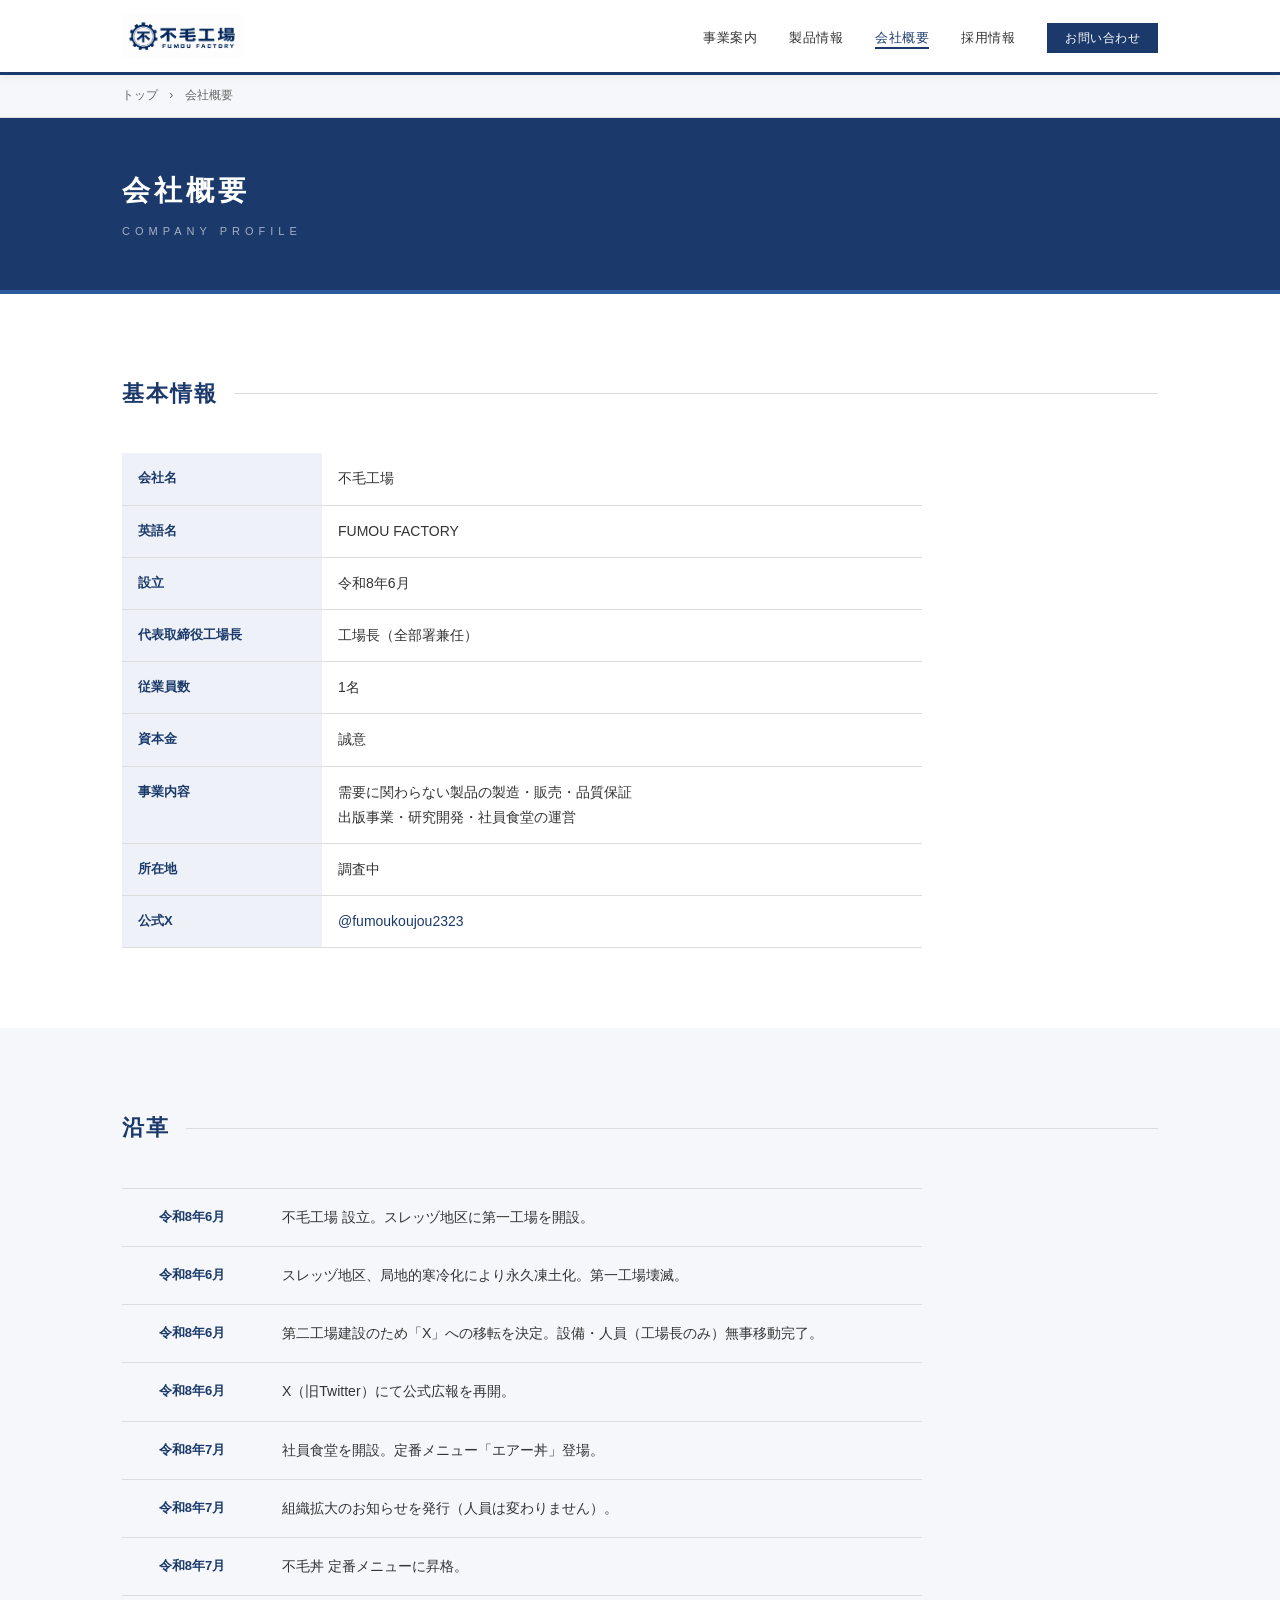
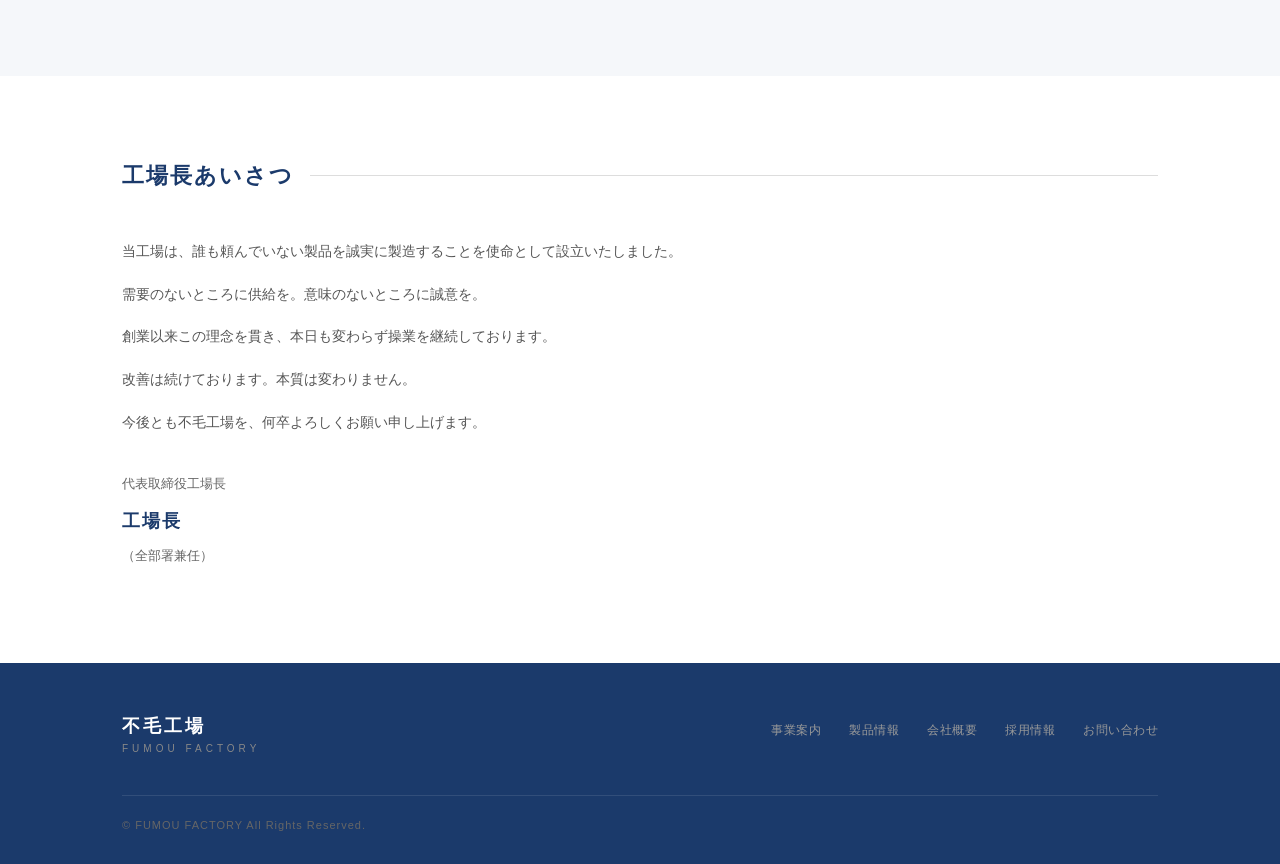
==== about.html @ 9c0bdaa4 "add about page" ====
<!DOCTYPE html>
<html lang="ja">
<head>
  <meta charset="UTF-8">
  <meta name="viewport" content="width=device-width, initial-scale=1.0">
  <title>会社概要 | 不毛工場 FUMOU FACTORY</title>
  <meta name="description" content="不毛工場の会社概要・沿革をご紹介します。">
  <link rel="stylesheet" href="style.css">
</head>
<body>

<!-- ヘッダー -->
<header class="header">
  <div class="header-inner">
    <div class="logo">
      <a href="/fumou-factory/"><img src="images/logo.png" alt="不毛工場 FUMOU FACTORY" class="logo-img"></a>
    </div>
    <nav class="nav">
      <ul>
        <li><a href="#">事業案内</a></li>
        <li><a href="#">製品情報</a></li>
        <li><a href="about.html" class="nav-active">会社概要</a></li>
        <li><a href="#">採用情報</a></li>
        <li><a href="#" class="contact-btn">お問い合わせ</a></li>
      </ul>
    </nav>
  </div>
</header>

<!-- パンくず -->
<div class="breadcrumb">
  <div class="container">
    <span><a href="/fumou-factory/">トップ</a></span>
    <span class="breadcrumb-sep">›</span>
    <span>会社概要</span>
  </div>
</div>

<!-- ページタイトル -->
<div class="page-hero">
  <div class="container">
    <h1 class="page-title">会社概要</h1>
    <p class="page-title-en">COMPANY PROFILE</p>
  </div>
</div>

<!-- 会社概要 -->
<section class="section">
  <div class="container">
    <h2 class="section-title"><span>基本情報</span></h2>
    <table class="company-table company-table--wide">
      <tr>
        <th>会社名</th>
        <td>不毛工場</td>
      </tr>
      <tr>
        <th>英語名</th>
        <td>FUMOU FACTORY</td>
      </tr>
      <tr>
        <th>設立</th>
        <td>令和8年6月</td>
      </tr>
      <tr>
        <th>代表取締役工場長</th>
        <td>工場長（全部署兼任）</td>
      </tr>
      <tr>
        <th>従業員数</th>
        <td>1名</td>
      </tr>
      <tr>
        <th>資本金</th>
        <td>誠意</td>
      </tr>
      <tr>
        <th>事業内容</th>
        <td>需要に関わらない製品の製造・販売・品質保証<br>出版事業・研究開発・社員食堂の運営</td>
      </tr>
      <tr>
        <th>所在地</th>
        <td>調査中</td>
      </tr>
      <tr>
        <th>公式X</th>
        <td><a href="https://x.com/fumoukoujou2323" target="_blank">@fumoukoujou2323</a></td>
      </tr>
    </table>
  </div>
</section>

<!-- 沿革 -->
<section class="section history-section">
  <div class="container">
    <h2 class="section-title"><span>沿革</span></h2>
    <div class="history-table-wrap">
      <table class="history-table">
        <tr>
          <th>令和8年6月</th>
          <td>不毛工場 設立。スレッヅ地区に第一工場を開設。</td>
        </tr>
        <tr>
          <th>令和8年6月</th>
          <td>スレッヅ地区、局地的寒冷化により永久凍土化。第一工場壊滅。</td>
        </tr>
        <tr>
          <th>令和8年6月</th>
          <td>第二工場建設のため「X」への移転を決定。設備・人員（工場長のみ）無事移動完了。</td>
        </tr>
        <tr>
          <th>令和8年6月</th>
          <td>X（旧Twitter）にて公式広報を再開。</td>
        </tr>
        <tr>
          <th>令和8年7月</th>
          <td>社員食堂を開設。定番メニュー「エアー丼」登場。</td>
        </tr>
        <tr>
          <th>令和8年7月</th>
          <td>組織拡大のお知らせを発行（人員は変わりません）。</td>
        </tr>
        <tr>
          <th>令和8年7月</th>
          <td>不毛丼 定番メニューに昇格。</td>
        </tr>
      </table>
    </div>
  </div>
</section>

<!-- 代表メッセージ -->
<section class="section message-section">
  <div class="container">
    <h2 class="section-title"><span>工場長あいさつ</span></h2>
    <div class="message-inner">
      <div class="message-body">
        <p>当工場は、誰も頼んでいない製品を誠実に製造することを使命として設立いたしました。</p>
        <p>需要のないところに供給を。意味のないところに誠意を。</p>
        <p>創業以来この理念を貫き、本日も変わらず操業を継続しております。</p>
        <p>改善は続けております。本質は変わりません。</p>
        <p>今後とも不毛工場を、何卒よろしくお願い申し上げます。</p>
        <p class="message-sign">代表取締役工場長<br><span class="message-name">工場長</span>（全部署兼任）</p>
      </div>
    </div>
  </div>
</section>

<!-- フッター -->
<footer class="footer">
  <div class="container">
    <div class="footer-top">
      <div class="footer-logo">
        <span class="footer-logo-ja">不毛工場</span>
        <span class="footer-logo-en">FUMOU FACTORY</span>
      </div>
      <ul class="footer-nav">
        <li><a href="#">事業案内</a></li>
        <li><a href="#">製品情報</a></li>
        <li><a href="about.html">会社概要</a></li>
        <li><a href="#">採用情報</a></li>
        <li><a href="#">お問い合わせ</a></li>
      </ul>
    </div>
    <div class="footer-bottom">
      <p class="copyright">© FUMOU FACTORY All Rights Reserved.</p>
    </div>
  </div>
</footer>

</body>
</html>
---- style.css ----
/* ===========================
   不毛工場 FUMOU FACTORY
   Corporate Website Stylesheet
=========================== */

*, *::before, *::after {
  margin: 0;
  padding: 0;
  box-sizing: border-box;
}

:root {
  --navy: #1b3a6b;
  --navy-mid: #2d5a9e;
  --navy-light: #eef2f8;
  --gray-dark: #333333;
  --gray-mid: #666666;
  --gray-light: #f5f7fa;
  --border: #dddddd;
  --white: #ffffff;
}

body {
  font-family: "Yu Gothic", "游ゴシック", "Hiragino Kaku Gothic ProN", "ヒラギノ角ゴ ProN W3", Meiryo, "メイリオ", sans-serif;
  font-size: 15px;
  color: var(--gray-dark);
  line-height: 1.8;
  background: var(--white);
}

a {
  color: var(--navy);
  text-decoration: none;
}

a:hover {
  text-decoration: underline;
}

.container {
  max-width: 1100px;
  margin: 0 auto;
  padding: 0 32px;
}

/* ===========================
   HEADER
=========================== */

.header {
  background: var(--white);
  border-bottom: 3px solid var(--navy);
  position: sticky;
  top: 0;
  z-index: 100;
  box-shadow: 0 2px 10px rgba(0, 0, 0, 0.06);
}

.header-inner {
  max-width: 1100px;
  margin: 0 auto;
  padding: 0 32px;
  height: 72px;
  display: flex;
  align-items: center;
  justify-content: space-between;
}

.logo a {
  display: block;
}

.logo-img {
  height: 44px;
  width: auto;
  display: block;
}

.nav ul {
  display: flex;
  list-style: none;
  gap: 32px;
  align-items: center;
}

.nav a {
  font-size: 13px;
  color: var(--gray-dark);
  font-weight: 500;
  letter-spacing: 0.5px;
  transition: color 0.2s;
}

.nav a:hover {
  color: var(--navy);
  text-decoration: none;
}

.contact-btn {
  background: var(--navy) !important;
  color: var(--white) !important;
  padding: 8px 18px !important;
  font-size: 12px !important;
  letter-spacing: 1px;
  transition: background 0.2s !important;
}

.contact-btn:hover {
  background: var(--navy-mid) !important;
}

/* ===========================
   HERO
=========================== */

.hero {
  background: var(--navy);
  color: var(--white);
  padding: 110px 32px;
  text-align: center;
  position: relative;
  overflow: hidden;
}

.hero::before {
  content: '';
  position: absolute;
  inset: 0;
  background:
    repeating-linear-gradient(
      -45deg,
      transparent 0,
      transparent 30px,
      rgba(255,255,255,0.025) 30px,
      rgba(255,255,255,0.025) 31px
    );
}

.hero-inner {
  position: relative;
  z-index: 1;
}

.hero-tagline {
  font-size: 48px;
  font-weight: 700;
  letter-spacing: 10px;
  margin-bottom: 24px;
}

.hero-sub {
  font-size: 15px;
  opacity: 0.8;
  letter-spacing: 2px;
}

/* ===========================
   SECTIONS (共通)
=========================== */

.section {
  padding: 80px 0;
}

.section-title {
  font-size: 22px;
  font-weight: 700;
  color: var(--navy);
  letter-spacing: 2px;
  margin-bottom: 40px;
  display: flex;
  align-items: center;
  gap: 16px;
}

.section-title::after {
  content: '';
  flex: 1;
  height: 1px;
  background: var(--border);
}

.section-title span {
  white-space: nowrap;
}

.section-lead {
  color: var(--gray-mid);
  margin-bottom: 32px;
  font-size: 14px;
}

/* ===========================
   NEWS
=========================== */

.news-section {
  background: var(--gray-light);
}

.news-list {
  list-style: none;
}

.news-item {
  display: flex;
  align-items: baseline;
  gap: 16px;
  padding: 16px 0;
  border-bottom: 1px solid var(--border);
  font-size: 14px;
}

.news-item:first-child {
  border-top: 1px solid var(--border);
}

.news-date {
  color: var(--gray-mid);
  font-size: 13px;
  white-space: nowrap;
  min-width: 88px;
}

.news-cat {
  font-size: 11px;
  padding: 2px 10px;
  border-radius: 2px;
  white-space: nowrap;
  font-weight: 500;
}

.cat-product { background: var(--navy); color: var(--white); }
.cat-canteen { background: #5a7a3a; color: var(--white); }
.cat-org     { background: #7a5a3a; color: var(--white); }

.news-item a {
  color: var(--gray-dark);
  transition: color 0.2s;
}

.news-item a:hover {
  color: var(--navy);
  text-decoration: none;
}

.news-more-wrap {
  text-align: right;
  margin-top: 20px;
}

.link-more {
  font-size: 13px;
  color: var(--navy);
  letter-spacing: 0.5px;
}

/* ===========================
   BUSINESS
=========================== */

.business-section {
  background: var(--white);
}

.business-grid {
  display: grid;
  grid-template-columns: repeat(3, 1fr);
  gap: 24px;
}

.business-card {
  background: var(--gray-light);
  padding: 36px 28px;
  border-top: 4px solid var(--navy);
  transition: box-shadow 0.2s;
}

.business-card:hover {
  box-shadow: 0 4px 16px rgba(0,0,0,0.08);
}

.business-label {
  font-size: 10px;
  letter-spacing: 3px;
  color: var(--gray-mid);
  margin-bottom: 14px;
  font-weight: 500;
}

.business-card h3 {
  font-size: 17px;
  color: var(--navy);
  margin-bottom: 14px;
  font-weight: 700;
  letter-spacing: 1px;
}

.business-card p {
  font-size: 13px;
  color: #555;
  line-height: 1.9;
}

/* ===========================
   PRODUCTS
=========================== */

.products-section {
  background: var(--gray-light);
}

.product-grid {
  display: grid;
  grid-template-columns: repeat(3, 1fr);
  gap: 20px;
  margin-bottom: 36px;
}

.product-card {
  background: var(--white);
  border: 1px solid var(--border);
  padding: 28px;
  transition: box-shadow 0.2s;
}

.product-card:hover {
  box-shadow: 0 4px 16px rgba(0,0,0,0.08);
}

.product-num {
  font-size: 11px;
  color: var(--gray-mid);
  letter-spacing: 2px;
  margin-bottom: 10px;
  font-weight: 500;
}

.product-name {
  font-size: 16px;
  font-weight: 700;
  color: var(--navy);
  margin-bottom: 6px;
}

.product-spec {
  font-size: 12px;
  color: var(--gray-mid);
  margin-bottom: 10px;
}

.product-desc {
  font-size: 13px;
  color: #555;
  line-height: 1.8;
}

.btn-wrap {
  text-align: center;
}

.btn-outline {
  display: inline-block;
  border: 1px solid var(--navy);
  color: var(--navy);
  padding: 10px 36px;
  font-size: 13px;
  letter-spacing: 1px;
  transition: background 0.2s, color 0.2s;
  text-decoration: none;
}

.btn-outline:hover {
  background: var(--navy);
  color: var(--white);
  text-decoration: none;
}

/* ===========================
   COMPANY
=========================== */

.company-section {
  background: var(--white);
}

.company-inner {
  display: grid;
  grid-template-columns: 1fr 1fr;
  gap: 48px;
  align-items: start;
}

.company-table {
  width: 100%;
  border-collapse: collapse;
  font-size: 14px;
}

.company-table th,
.company-table td {
  padding: 13px 16px;
  border-bottom: 1px solid var(--border);
  text-align: left;
  vertical-align: top;
}

.company-table th {
  background: var(--navy-light);
  color: var(--navy);
  font-weight: 600;
  width: 180px;
  white-space: nowrap;
  font-size: 13px;
}

.company-table td {
  color: var(--gray-dark);
}

.company-text {
  padding-top: 8px;
}

.company-text p {
  font-size: 14px;
  color: #555;
  line-height: 2;
  margin-bottom: 12px;
}

/* ===========================
   FOOTER
=========================== */

.footer {
  background: var(--navy);
  color: #aaa;
  padding: 52px 0 28px;
}

.footer-top {
  display: flex;
  justify-content: space-between;
  align-items: flex-start;
  margin-bottom: 40px;
}

.footer-logo {
  display: flex;
  flex-direction: column;
  line-height: 1.3;
}

.footer-logo-ja {
  font-size: 18px;
  color: var(--white);
  letter-spacing: 3px;
  font-weight: 700;
}

.footer-logo-en {
  font-size: 10px;
  color: #888;
  letter-spacing: 4px;
  margin-top: 4px;
}

.footer-nav {
  list-style: none;
  display: flex;
  gap: 28px;
  flex-wrap: wrap;
  align-items: center;
}

.footer-nav a {
  color: #999;
  font-size: 12px;
  letter-spacing: 0.5px;
  transition: color 0.2s;
}

.footer-nav a:hover {
  color: var(--white);
  text-decoration: none;
}

.footer-bottom {
  border-top: 1px solid rgba(255,255,255,0.1);
  padding-top: 20px;
}

.copyright {
  font-size: 11px;
  color: #666;
  letter-spacing: 1px;
}

/* ===========================
   BREADCRUMB
=========================== */

.breadcrumb {
  background: var(--gray-light);
  border-bottom: 1px solid var(--border);
  padding: 10px 0;
  font-size: 12px;
  color: var(--gray-mid);
}

.breadcrumb a {
  color: var(--gray-mid);
}

.breadcrumb-sep {
  margin: 0 8px;
}

/* ===========================
   PAGE HERO
=========================== */

.page-hero {
  background: var(--navy);
  color: var(--white);
  padding: 48px 0;
  border-bottom: 4px solid var(--navy-mid);
}

.page-title {
  font-size: 28px;
  font-weight: 700;
  letter-spacing: 4px;
  margin-bottom: 6px;
}

.page-title-en {
  font-size: 11px;
  letter-spacing: 5px;
  opacity: 0.6;
}

/* ===========================
   NAV ACTIVE
=========================== */

.nav-active {
  color: var(--navy) !important;
  border-bottom: 2px solid var(--navy);
  padding-bottom: 2px;
}

/* ===========================
   COMPANY TABLE (wide)
=========================== */

.company-table--wide {
  max-width: 800px;
}

.company-table--wide th {
  width: 200px;
}

/* ===========================
   HISTORY
=========================== */

.history-section {
  background: var(--gray-light);
}

.history-table-wrap {
  max-width: 800px;
}

.history-table {
  width: 100%;
  border-collapse: collapse;
  font-size: 14px;
}

.history-table tr {
  border-bottom: 1px solid var(--border);
}

.history-table tr:first-child {
  border-top: 1px solid var(--border);
}

.history-table th {
  padding: 16px 20px;
  color: var(--navy);
  font-weight: 600;
  white-space: nowrap;
  width: 140px;
  vertical-align: top;
  background: none;
  font-size: 13px;
}

.history-table td {
  padding: 16px 20px;
  color: var(--gray-dark);
  line-height: 1.8;
}

/* ===========================
   MESSAGE
=========================== */

.message-inner {
  max-width: 680px;
}

.message-body p {
  font-size: 14px;
  color: #555;
  line-height: 2.2;
  margin-bottom: 12px;
}

.message-sign {
  margin-top: 32px !important;
  font-size: 13px !important;
  color: var(--gray-mid) !important;
}

.message-name {
  font-size: 18px;
  font-weight: 700;
  color: var(--navy);
  display: block;
  margin-top: 4px;
  letter-spacing: 2px;
}
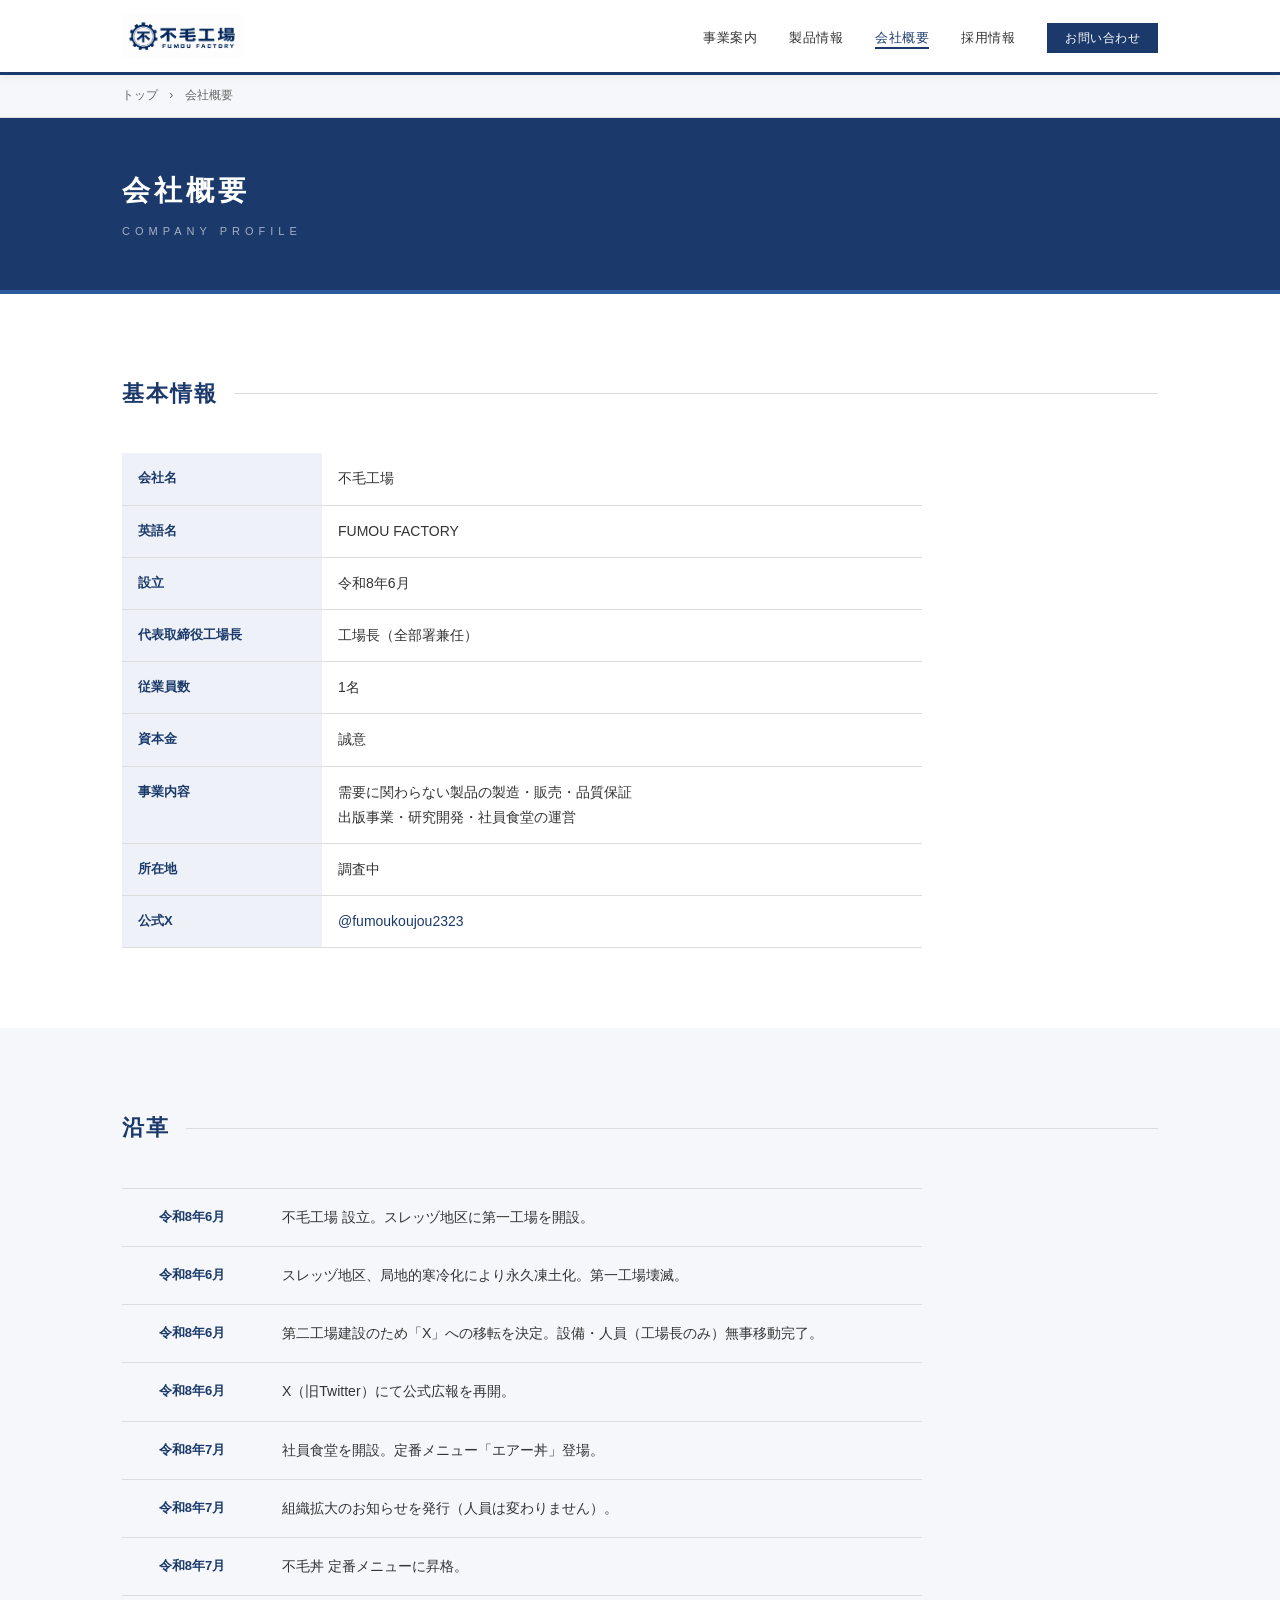
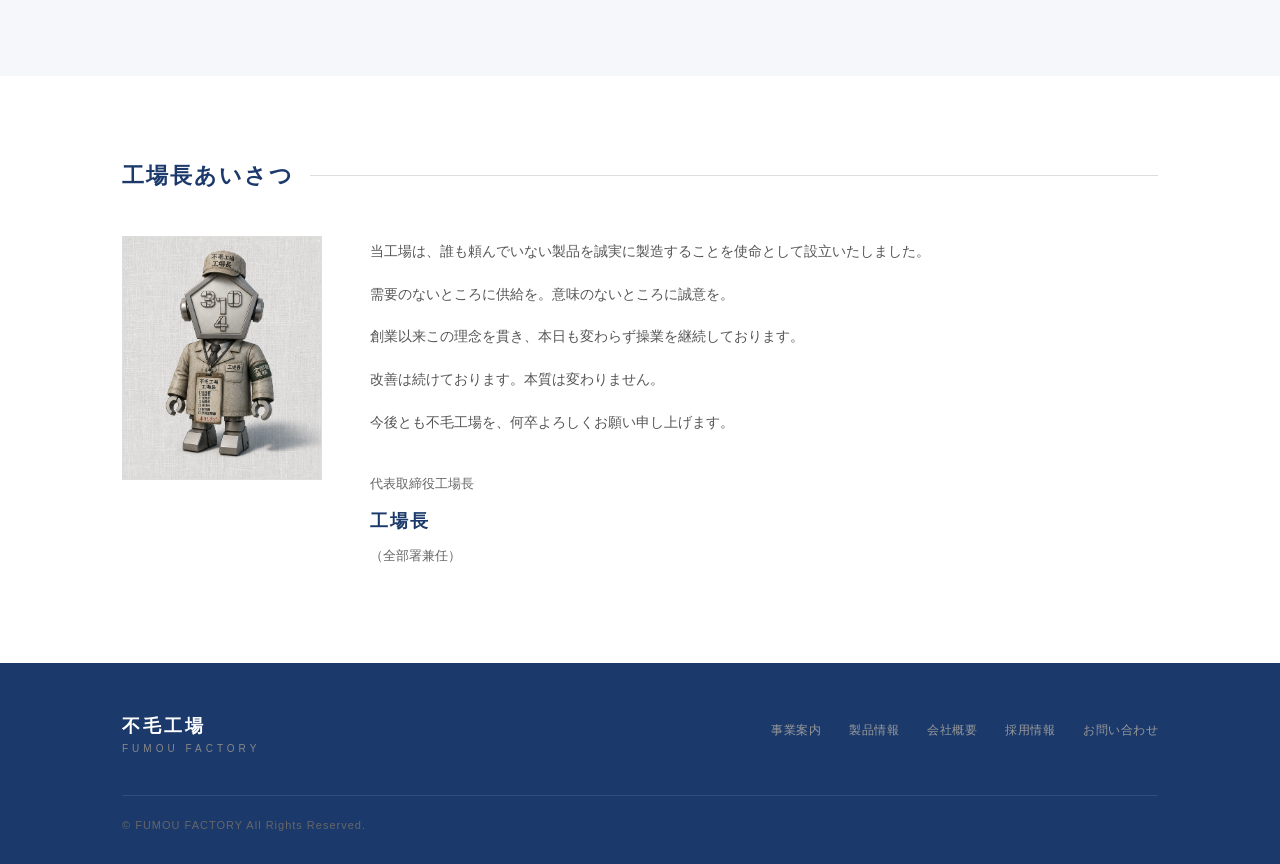
==== commit a39ae926: "add about page with president photo" ====
--- a/about.html
+++ b/about.html
@@ -133,6 +133,9 @@
   <div class="container">
     <h2 class="section-title"><span>工場長あいさつ</span></h2>
     <div class="message-inner">
+      <div class="message-photo">
+        <img src="images/president.png" alt="代表取締役工場長">
+      </div>
       <div class="message-body">
         <p>当工場は、誰も頼んでいない製品を誠実に製造することを使命として設立いたしました。</p>
         <p>需要のないところに供給を。意味のないところに誠意を。</p>
--- a/style.css
+++ b/style.css
@@ -611,7 +611,20 @@
 =========================== */
 
 .message-inner {
-  max-width: 680px;
+  display: flex;
+  gap: 48px;
+  align-items: flex-start;
+  max-width: 900px;
+}
+
+.message-photo {
+  flex-shrink: 0;
+  width: 200px;
+}
+
+.message-photo img {
+  width: 100%;
+  border: 1px solid var(--border);
 }
 
 .message-body p {
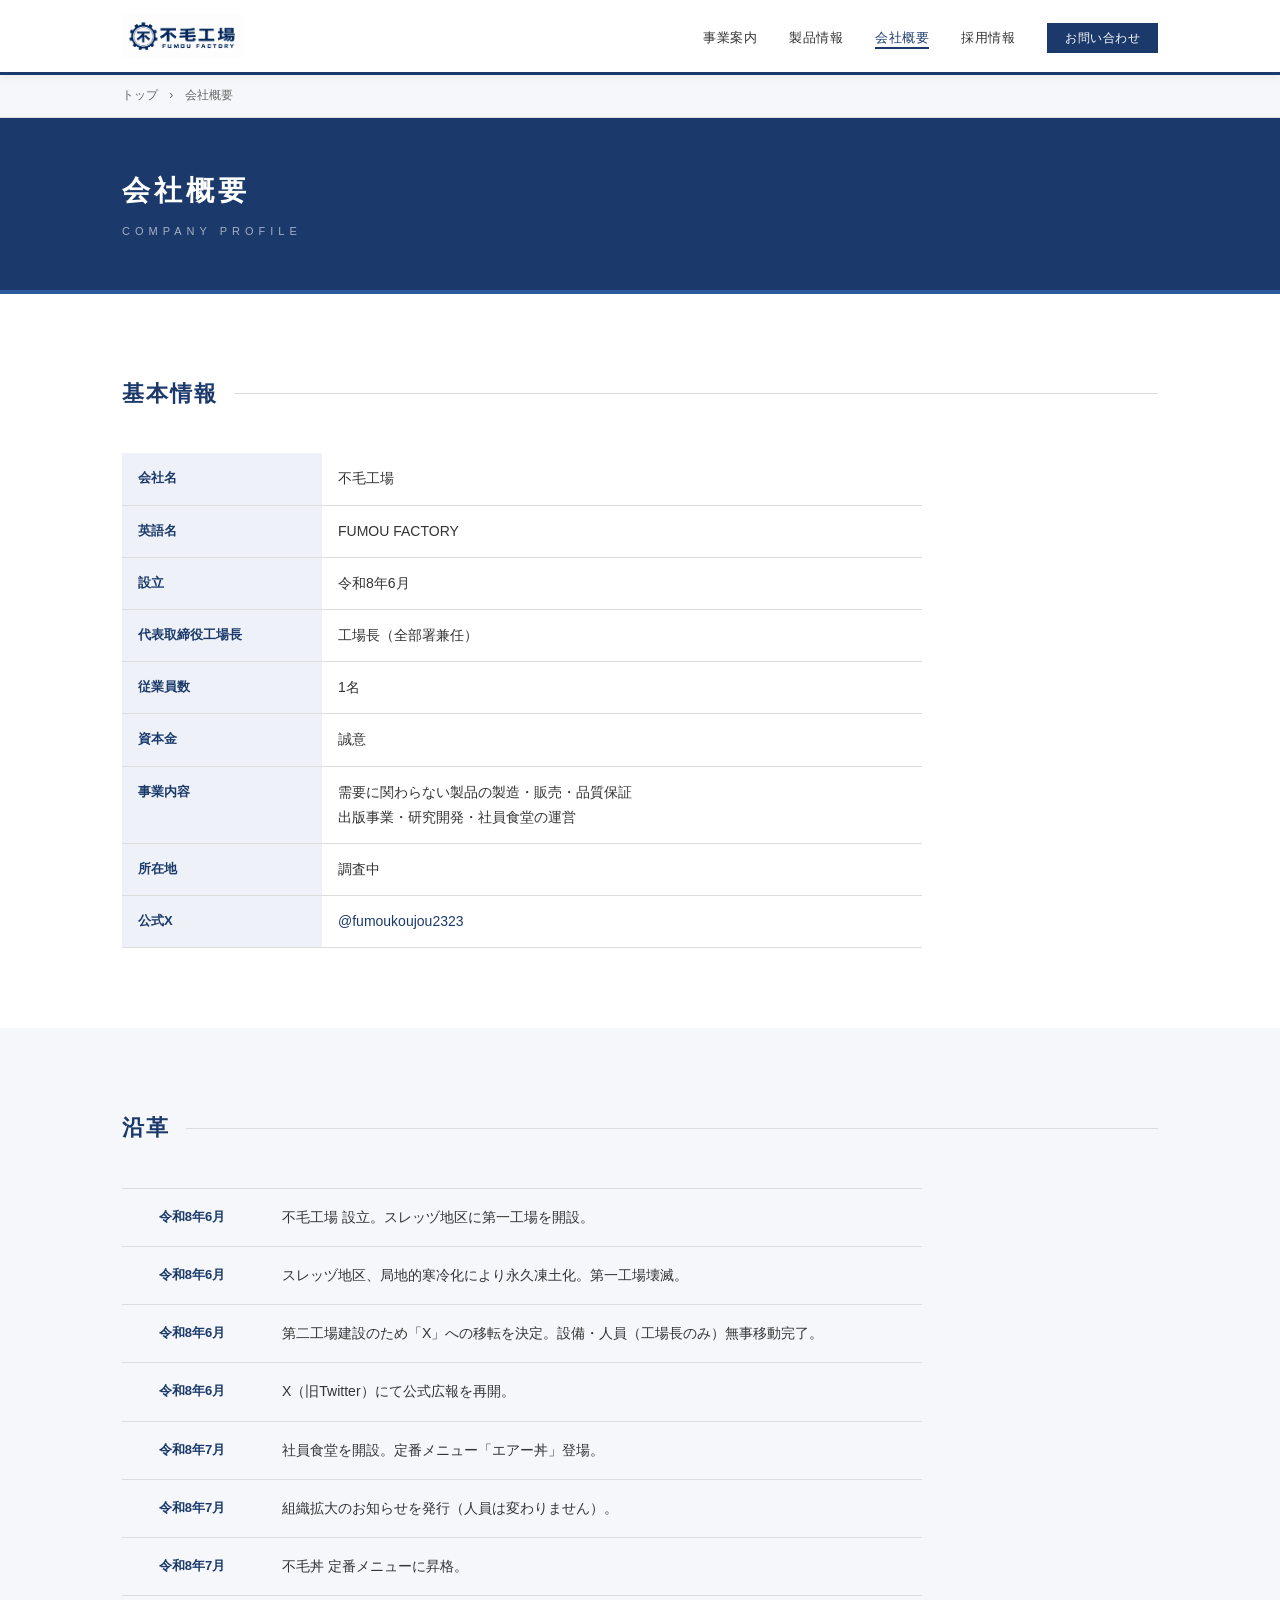
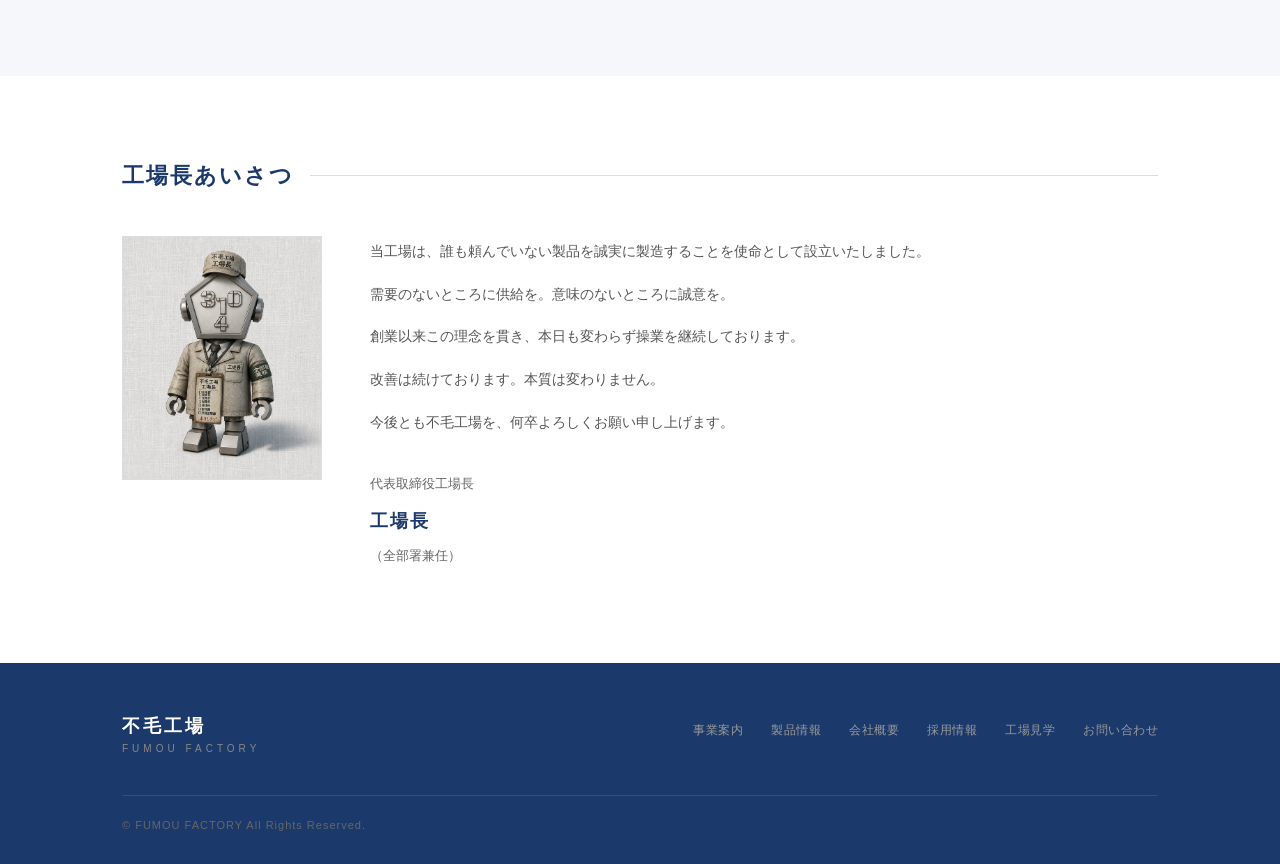
==== commit efe41146: "add factory.html: 工場見学ページ（準備中）" ====
--- a/about.html
+++ b/about.html
@@ -20,8 +20,8 @@
         <li><a href="#">事業案内</a></li>
         <li><a href="#">製品情報</a></li>
         <li><a href="about.html" class="nav-active">会社概要</a></li>
-        <li><a href="#">採用情報</a></li>
-        <li><a href="#" class="contact-btn">お問い合わせ</a></li>
+        <li><a href="recruit.html">採用情報</a></li>
+        <li><a href="https://x.com/fumoukoujou2323" target="_blank" class="contact-btn">お問い合わせ</a></li>
       </ul>
     </nav>
   </div>
@@ -160,8 +160,9 @@
         <li><a href="#">事業案内</a></li>
         <li><a href="#">製品情報</a></li>
         <li><a href="about.html">会社概要</a></li>
-        <li><a href="#">採用情報</a></li>
-        <li><a href="#">お問い合わせ</a></li>
+        <li><a href="recruit.html">採用情報</a></li>
+        <li><a href="factory.html">工場見学</a></li>
+        <li><a href="https://x.com/fumoukoujou2323" target="_blank">お問い合わせ</a></li>
       </ul>
     </div>
     <div class="footer-bottom">
--- a/style.css
+++ b/style.css
@@ -114,7 +114,9 @@
 =========================== */
 
 .hero {
-  background: var(--navy);
+  background:
+    linear-gradient(rgba(18, 35, 65, 0.72), rgba(18, 35, 65, 0.72)),
+    url('images/hero.png') center / cover no-repeat;
   color: var(--white);
   padding: 110px 32px;
   text-align: center;
@@ -131,8 +133,8 @@
       -45deg,
       transparent 0,
       transparent 30px,
-      rgba(255,255,255,0.025) 30px,
-      rgba(255,255,255,0.025) 31px
+      rgba(255,255,255,0.02) 30px,
+      rgba(255,255,255,0.02) 31px
     );
 }
 
@@ -152,6 +154,34 @@
   font-size: 15px;
   opacity: 0.8;
   letter-spacing: 2px;
+}
+
+.hero-counter {
+  display: inline-flex;
+  flex-direction: column;
+  align-items: center;
+  gap: 8px;
+  margin-top: 52px;
+  background: rgba(0,0,0,0.55);
+  border: 1px solid rgba(232,160,32,0.35);
+  padding: 14px 32px;
+}
+
+.hero-counter-label {
+  font-size: 10px;
+  color: rgba(255,255,255,0.45);
+  letter-spacing: 3px;
+}
+
+.hero-counter-display {
+  display: flex;
+  align-items: baseline;
+  gap: 10px;
+}
+
+.hero-counter-unit {
+  font-size: 13px;
+  color: rgba(255,255,255,0.45);
 }
 
 /* ===========================
@@ -430,6 +460,50 @@
 }
 
 /* ===========================
+   VISITOR COUNTER
+=========================== */
+
+.footer-counter-row {
+  margin-bottom: 28px;
+  padding-bottom: 28px;
+  border-bottom: 1px solid rgba(255,255,255,0.08);
+}
+
+.counter-board {
+  display: inline-flex;
+  flex-direction: column;
+  gap: 6px;
+}
+
+.counter-board-label {
+  font-size: 10px;
+  color: #666;
+  letter-spacing: 2px;
+}
+
+.counter-board-display {
+  display: flex;
+  align-items: baseline;
+  gap: 10px;
+}
+
+.counter-digits {
+  font-family: 'Courier New', Courier, monospace;
+  font-size: 26px;
+  color: #e8a020;
+  letter-spacing: 5px;
+  text-shadow: 0 0 10px rgba(232,160,32,0.45);
+  background: #0d0d0d;
+  padding: 5px 14px;
+  border: 1px solid #2a2a2a;
+}
+
+.counter-unit {
+  font-size: 12px;
+  color: #666;
+}
+
+/* ===========================
    FOOTER
 =========================== */
 
